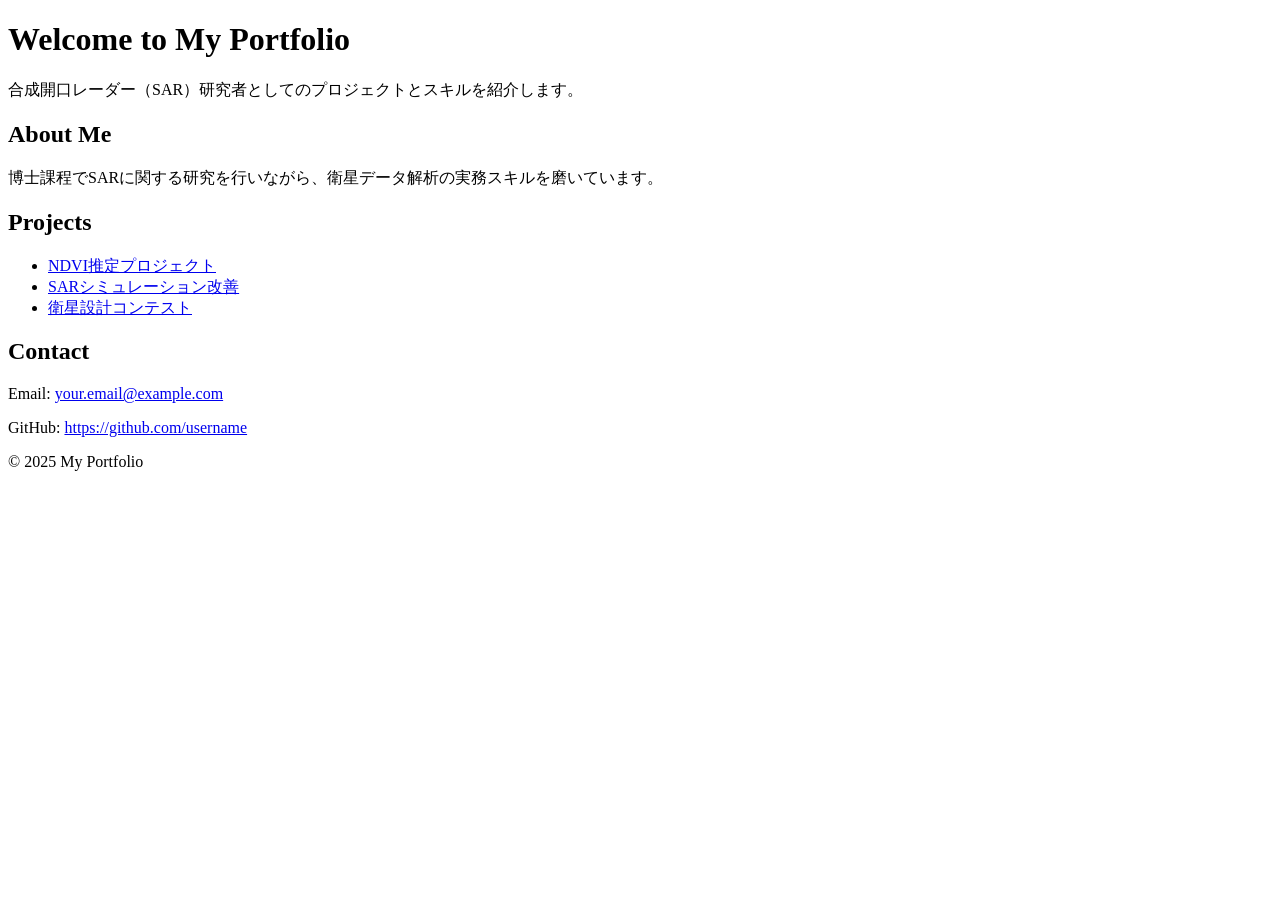
==== index.html @ 15f064ba "Update index.html" ====
<!DOCTYPE html>
<html lang="en">
<head>
  <meta charset="UTF-8">
  <meta name="viewport" content="width=device-width, initial-scale=1.0">
  <title>My Portfolio</title>
  <link rel="stylesheet" href="style.css">
</head>
<body>
  <header>
    <h1>Welcome to My Portfolio</h1>
    <p>合成開口レーダー（SAR）研究者としてのプロジェクトとスキルを紹介します。</p>
  </header>

  <main>
    <section>
      <h2>About Me</h2>
      <p>博士課程でSARに関する研究を行いながら、衛星データ解析の実務スキルを磨いています。</p>
    </section>

    <section>
      <h2>Projects</h2>
      <ul>
        <li><a href="projects/project1.html">NDVI推定プロジェクト</a></li>
        <li><a href="projects/project2.html">SARシミュレーション改善</a></li>
        <li><a href="projects/project3.html">衛星設計コンテスト</a></li>
      </ul>
    </section>

    <section>
      <h2>Contact</h2>
      <p>Email: <a href="mailto:your.email@example.com">your.email@example.com</a></p>
      <p>GitHub: <a href="https://github.com/username">https://github.com/username</a></p>
    </section>
  </main>

  <footer>
    <p>© 2025 My Portfolio</p>
  </footer>
</body>
</html>
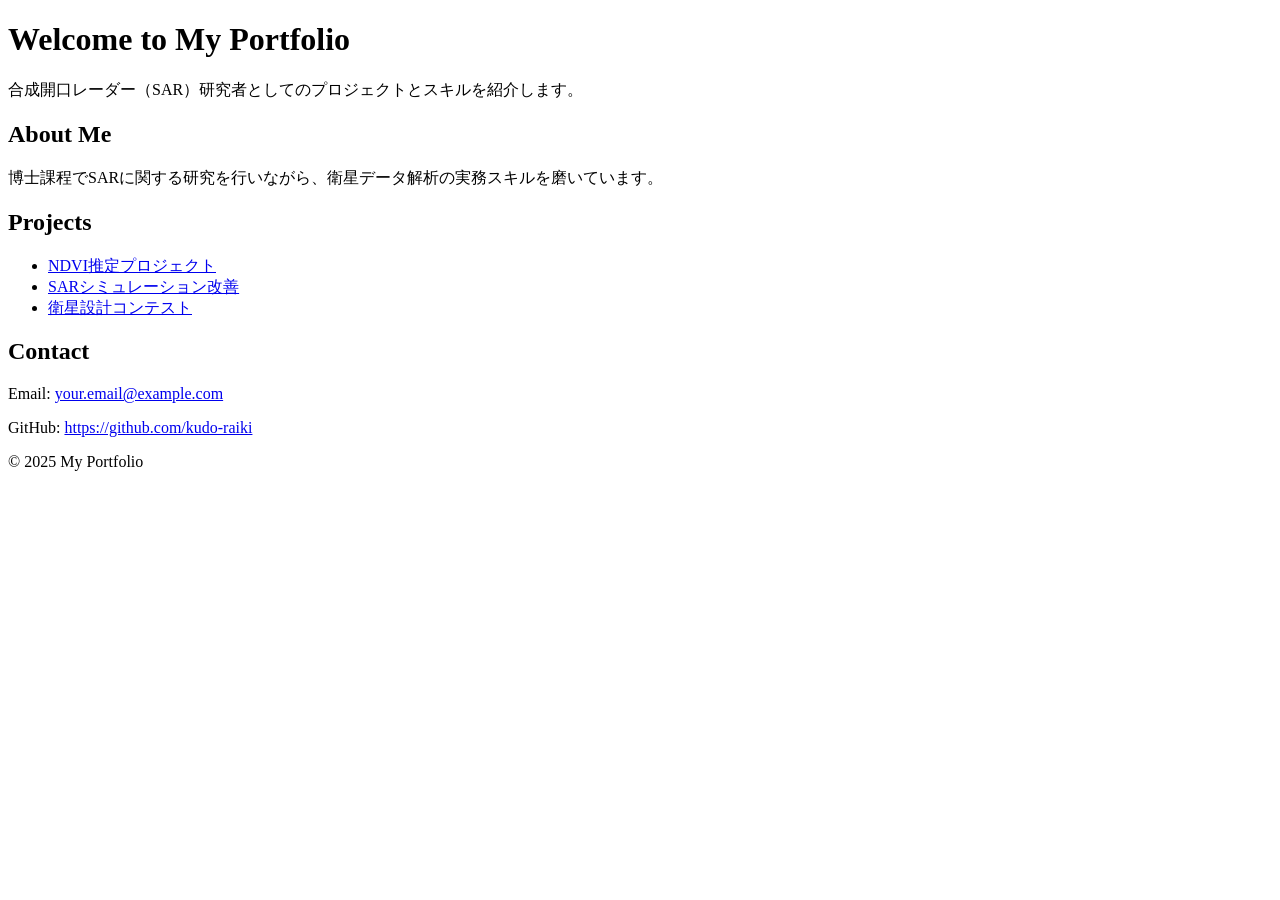
==== commit e2ad08e4: "Update GitHub pages link" ====
--- a/index.html
+++ b/index.html
@@ -30,7 +30,7 @@
     <section>
       <h2>Contact</h2>
       <p>Email: <a href="mailto:your.email@example.com">your.email@example.com</a></p>
-      <p>GitHub: <a href="https://github.com/username">https://github.com/username</a></p>
+      <p>GitHub: <a href="https://github.com/kudo-raiki">https://github.com/kudo-raiki</a></p>
     </section>
   </main>
 
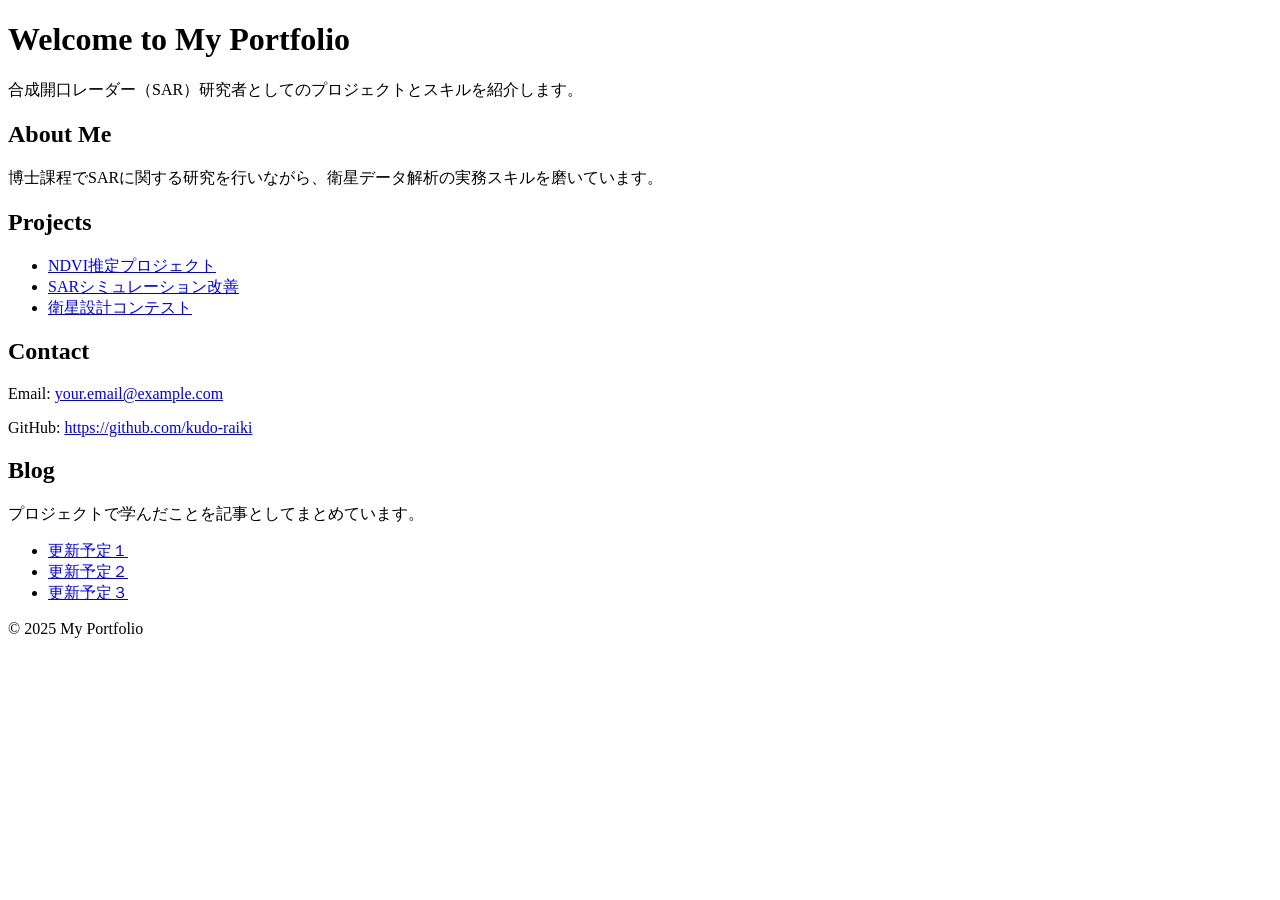
==== commit ca566308: "make blog section" ====
--- a/index.html
+++ b/index.html
@@ -32,6 +32,16 @@
       <p>Email: <a href="mailto:your.email@example.com">your.email@example.com</a></p>
       <p>GitHub: <a href="https://github.com/kudo-raiki">https://github.com/kudo-raiki</a></p>
     </section>
+
+    <section>
+      <h2>Blog</h2>
+      <p>プロジェクトで学んだことを記事としてまとめています。</p>
+      <ul>
+        <li><a href="blog/solar_panel_calculation.html">更新予定１</a></li>
+        <li><a href="blog/sar_interferometry_basics.html">更新予定２</a></li>
+        <li><a href="blog/noise_reduction_in_sar.html">更新予定３</a></li>
+      </ul>
+    </section>
   </main>
 
   <footer>
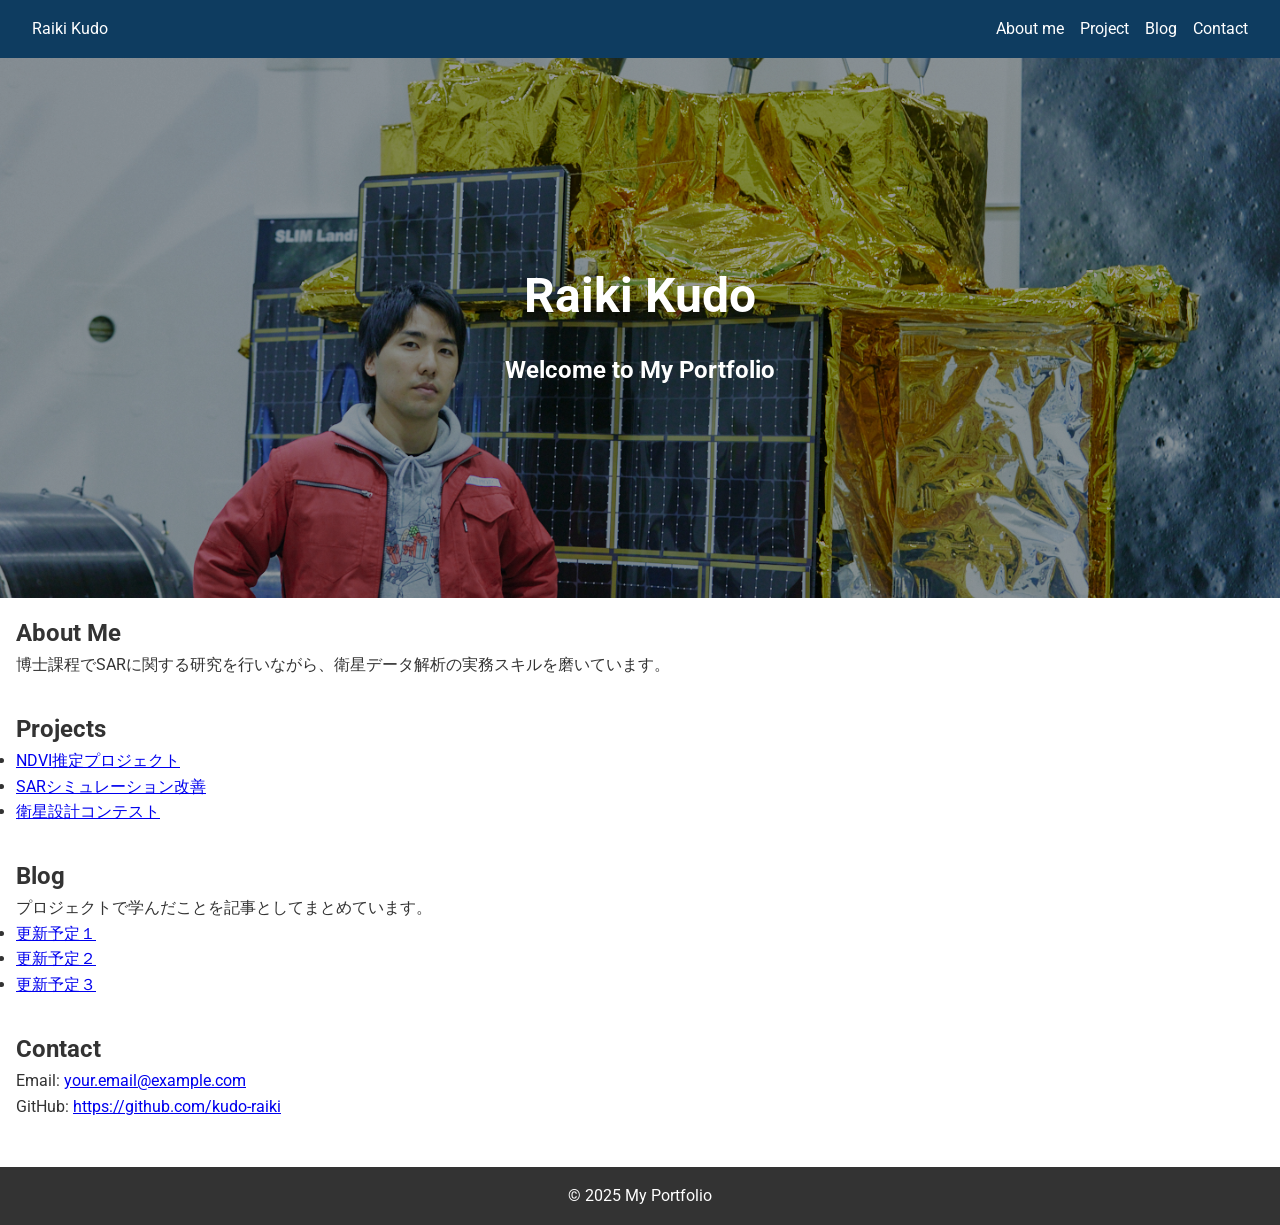
==== commit 11f9eeb6: "change design of pages" ====
--- a/index.html
+++ b/index.html
@@ -3,23 +3,40 @@
 <head>
   <meta charset="UTF-8">
   <meta name="viewport" content="width=device-width, initial-scale=1.0">
-  <title>My Portfolio</title>
-  <link rel="stylesheet" href="style.css">
+  <title>Raiki Kudo</title>
+  <link rel="stylesheet" href="stylesheet.css">
 </head>
 <body>
-  <header>
-    <h1>Welcome to My Portfolio</h1>
-    <p>合成開口レーダー（SAR）研究者としてのプロジェクトとスキルを紹介します。</p>
+  <header class="site-header">
+    <nav class="navbar">
+      <div class="navbar-logo">Raiki Kudo</div>
+      <ul class="navbar-links">
+        <li><a href="#about">About me</a></li>
+        <li><a href="#projects">Project</a></li>
+        <li><a href="#Blog">Blog</a></li>
+        <li><a href="#Contact">Contact</a></li>
+      </ul>
+    </nav>
+
+    <!-- ヒーローセクション（大きな背景画像＋キャッチコピー） -->
+    <div class="hero">
+      <div class="hero-content">
+        <h1>Raiki Kudo</h1>
+        <h2>Welcome to My Portfolio</h2>
+      </div>
+    </div>
   </header>
 
   <main>
-    <section>
+    <section id="about">
       <h2>About Me</h2>
       <p>博士課程でSARに関する研究を行いながら、衛星データ解析の実務スキルを磨いています。</p>
     </section>
 
     <section>
-      <h2>Projects</h2>
+      <h2 id="projects">
+        Projects
+      </h2>
       <ul>
         <li><a href="projects/project1.html">NDVI推定プロジェクト</a></li>
         <li><a href="projects/project2.html">SARシミュレーション改善</a></li>
@@ -27,13 +44,7 @@
       </ul>
     </section>
 
-    <section>
-      <h2>Contact</h2>
-      <p>Email: <a href="mailto:your.email@example.com">your.email@example.com</a></p>
-      <p>GitHub: <a href="https://github.com/kudo-raiki">https://github.com/kudo-raiki</a></p>
-    </section>
-
-    <section>
+    <section id="Blog">
       <h2>Blog</h2>
       <p>プロジェクトで学んだことを記事としてまとめています。</p>
       <ul>
@@ -41,6 +52,12 @@
         <li><a href="blog/sar_interferometry_basics.html">更新予定２</a></li>
         <li><a href="blog/noise_reduction_in_sar.html">更新予定３</a></li>
       </ul>
+    </section>
+
+    <section id="Contact">
+      <h2>Contact</h2>
+      <p>Email: <a href="mailto:your.email@example.com">your.email@example.com</a></p>
+      <p>GitHub: <a href="https://github.com/kudo-raiki">https://github.com/kudo-raiki</a></p>
     </section>
   </main>
 
--- a/stylesheet.css
+++ b/stylesheet.css
@@ -0,0 +1,106 @@
+/* Google Fonts（例として Roboto を利用） */
+@import url('https://fonts.googleapis.com/css2?family=Roboto:wght@400;700&display=swap');
+
+
+/* ベースリセット */
+* {
+  margin: 0;
+  padding: 0;
+  box-sizing: border-box;
+}
+
+body {
+  font-family: 'Roboto', sans-serif;
+  line-height: 1.6;
+  color: #333;
+}
+
+/* ヘッダー部分全体 */
+.site-header {
+  position: relative;
+  background-color: #0E3C60; /* ヘッダーの背景色を濃いめの青に */
+  color: #fff;
+}
+
+/* ナビゲーションバー */
+.navbar {
+  display: flex;
+  justify-content: space-between;
+  align-items: center;
+  padding: 1rem 2rem;
+}
+
+.navbar-brand {
+  font-size: 1.5rem;
+  font-weight: 700;
+}
+
+.navbar-links {
+  list-style: none;
+  display: flex;
+  gap: 1rem;
+}
+
+.navbar-links li a {
+  color: #fff;
+  text-decoration: none;
+  transition: opacity 0.3s;
+}
+
+.navbar-links li a:hover {
+  opacity: 0.7;
+}
+
+/* ヒーローセクション */
+.hero {
+  /* 大きな背景画像を全画面幅で表示 */
+  background: url('_W8A5987.jpg') no-repeat center center/cover;
+  height: 60vh; /* 画面の高さの60%を目安に */
+  display: flex;
+  align-items: center;
+  justify-content: center;
+  position: relative;
+}
+
+.hero::before {
+  /* 背景画像の上に薄いオーバーレイをかける */
+  content: "";
+  position: absolute;
+  top: 0;
+  right: 0;
+  bottom: 0;
+  left: 0;
+  background: rgba(0, 0, 0, 0.4);
+}
+
+.hero-content {
+  position: relative;
+  z-index: 1; /* オーバーレイより前面に配置 */
+  text-align: center;
+  color: #fff;
+}
+
+.hero-content h2 {
+  font-size: 1.5rem;
+  margin-bottom: 0.5rem;
+}
+
+.hero-content h1 {
+  font-size: 3rem;
+  margin-bottom: 1rem;
+}
+
+main {
+  padding: 1rem;
+}
+
+section {
+  margin-bottom: 2rem;
+}
+
+footer {
+  background: #333;
+  color: #fff;
+  text-align: center;
+  padding: 1rem 0;
+}
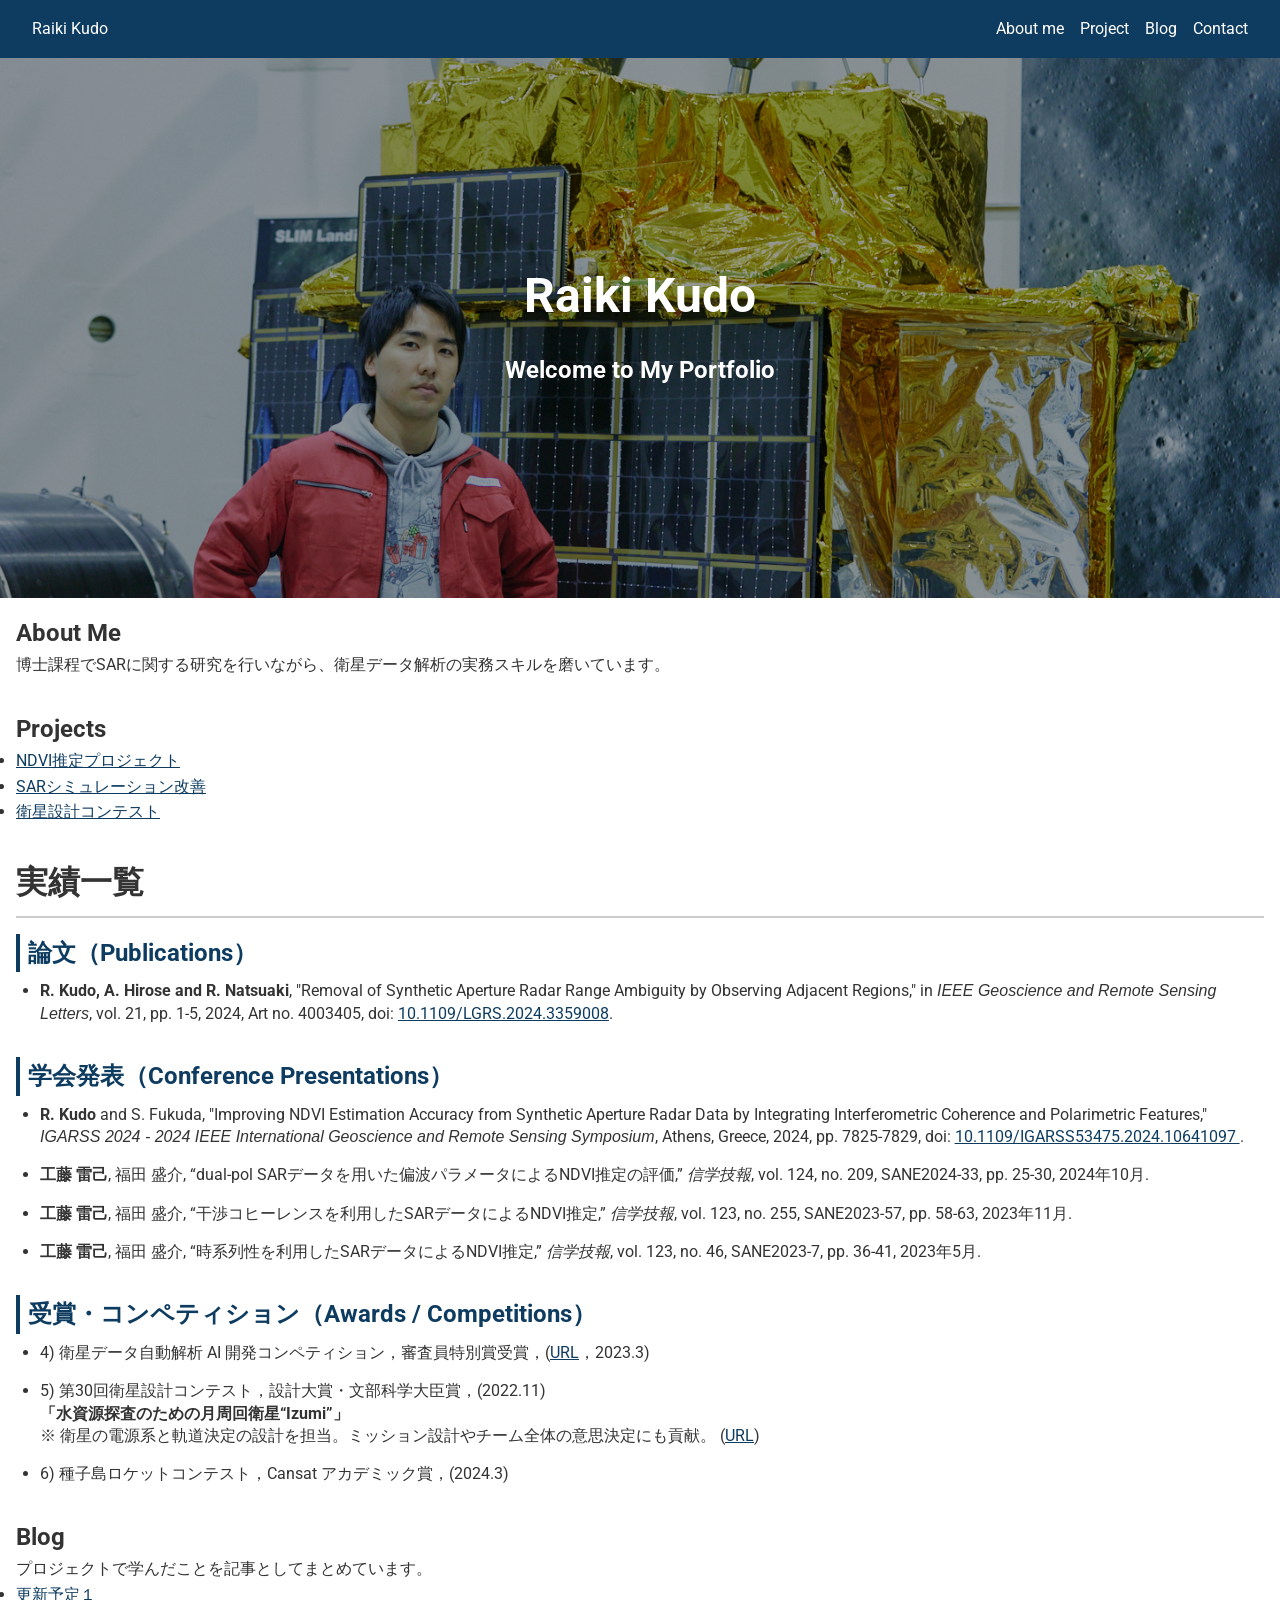
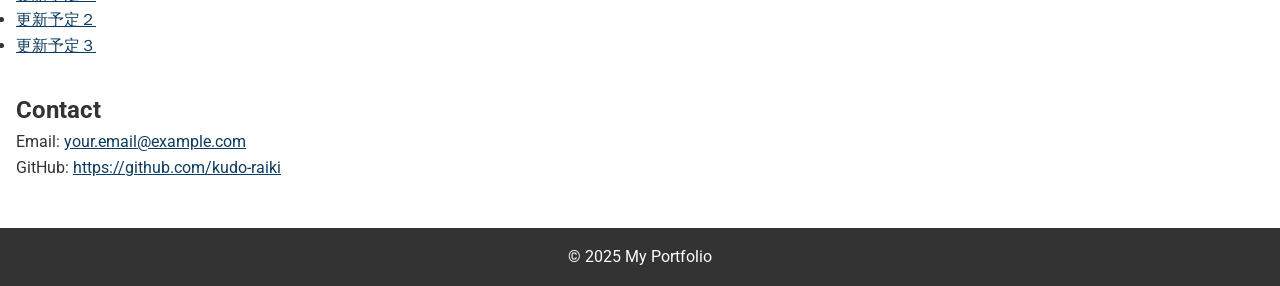
==== commit b8d0783f: "実績を追加" ====
--- a/index.html
+++ b/index.html
@@ -44,6 +44,72 @@
       </ul>
     </section>
 
+    <section id="achievements">
+      <h1>実績一覧</h1>
+
+      <!-- 論文 -->
+      <div class="achievement-category">
+        <h2>論文（Publications）</h2>
+        <ul>
+          <li>
+            <strong>R. Kudo, A. Hirose and R. Natsuaki</strong>, 
+            "Removal of Synthetic Aperture Radar Range Ambiguity by Observing Adjacent Regions," 
+            in <em>IEEE Geoscience and Remote Sensing Letters</em>, vol. 21, pp. 1-5, 2024, 
+            Art no. 4003405, doi: 
+            <a href="https://doi.org/10.1109/LGRS.2024.3359008" target="_blank">10.1109/LGRS.2024.3359008</a>.
+          </li>
+          <!-- 他に論文があれば追加 -->
+        </ul>
+      </div>
+
+      <!-- 学会発表 -->
+      <div class="achievement-category">
+        <h2>学会発表（Conference Presentations）</h2>
+        <ul>
+          <li>
+            <strong>R. Kudo</strong> and S. Fukuda, 
+            "Improving NDVI Estimation Accuracy from Synthetic Aperture Radar Data by Integrating Interferometric Coherence and Polarimetric Features," 
+            <em>IGARSS 2024 - 2024 IEEE International Geoscience and Remote Sensing Symposium</em>, 
+            Athens, Greece, 2024, pp. 7825-7829, doi: 
+            <a href="https://doi.org/10.1109/IGARSS53475.2024.10641097" target="_blank">
+              10.1109/IGARSS53475.2024.10641097
+            </a>.
+          </li>
+          <li>
+            <strong>工藤 雷己</strong>, 福田 盛介, “dual-pol SARデータを用いた偏波パラメータによるNDVI推定の評価,” 
+            <em>信学技報</em>, vol. 124, no. 209, SANE2024-33, pp. 25-30, 2024年10月.
+          </li>
+          <li>
+            <strong>工藤 雷己</strong>, 福田 盛介, “干渉コヒーレンスを利用したSARデータによるNDVI推定,” 
+            <em>信学技報</em>, vol. 123, no. 255, SANE2023-57, pp. 58-63, 2023年11月.
+          </li>
+          <li>
+            <strong>工藤 雷己</strong>, 福田 盛介, “時系列性を利用したSARデータによるNDVI推定,” 
+            <em>信学技報</em>, vol. 123, no. 46, SANE2023-7, pp. 36-41, 2023年5月.
+          </li>
+        </ul>
+      </div>
+
+      <!-- その他の実績 -->
+      <div class="achievement-category">
+        <h2>受賞・コンペティション（Awards / Competitions）</h2>
+        <ul>
+          <li>
+            4) 衛星データ自動解析 AI 開発コンペティション，審査員特別賞受賞，(<a href="https://connpass.com/event/264630/" target="_blank">URL</a>，2023.3)
+          </li>
+          <li>
+            5) 第30回衛星設計コンテスト，設計大賞・文部科学大臣賞，(2022.11) <br>
+            <strong>「水資源探査のための月周回衛星“Izumi”」</strong> <br>
+            ※ 衛星の電源系と軌道決定の設計を担当。ミッション設計やチーム全体の意思決定にも貢献。
+            (<a href="https://www.satcon.jp/archive/list30.php" target="_blank">URL</a>)
+          </li>
+          <li>
+            6) 種子島ロケットコンテスト，Cansat アカデミック賞，(2024.3)
+          </li>
+        </ul>
+      </div>
+    </section>
+
     <section id="Blog">
       <h2>Blog</h2>
       <p>プロジェクトで学んだことを記事としてまとめています。</p>
--- a/stylesheet.css
+++ b/stylesheet.css
@@ -90,6 +90,51 @@
   margin-bottom: 1rem;
 }
 
+/* 実績セクション */
+#achievements {
+  margin-bottom: 2rem;
+}
+
+/* セクションタイトル */
+#achievements > h1 {
+  font-size: 2rem;
+  margin-bottom: 1rem;
+  border-bottom: 2px solid #ccc;
+  padding-bottom: 0.5rem;
+}
+
+.achievement-category {
+  margin-bottom: 2rem;
+}
+
+.achievement-category h2 {
+  font-size: 1.5rem;
+  margin-bottom: 0.5rem;
+  color: #0E3C60; /* 見出しを際立たせるため濃い色など */
+  border-left: 4px solid #0E3C60;
+  padding-left: 0.5rem;
+}
+
+.achievement-category ul {
+  list-style: disc outside;
+  margin-left: 1.5rem;
+}
+
+.achievement-category li {
+  margin-bottom: 1rem;
+  line-height: 1.4;
+}
+
+/* リンクのスタイル */
+a {
+  color: #0E3C60;
+  text-decoration: underline;
+}
+
+a:hover {
+  opacity: 0.8;
+}
+
 main {
   padding: 1rem;
 }
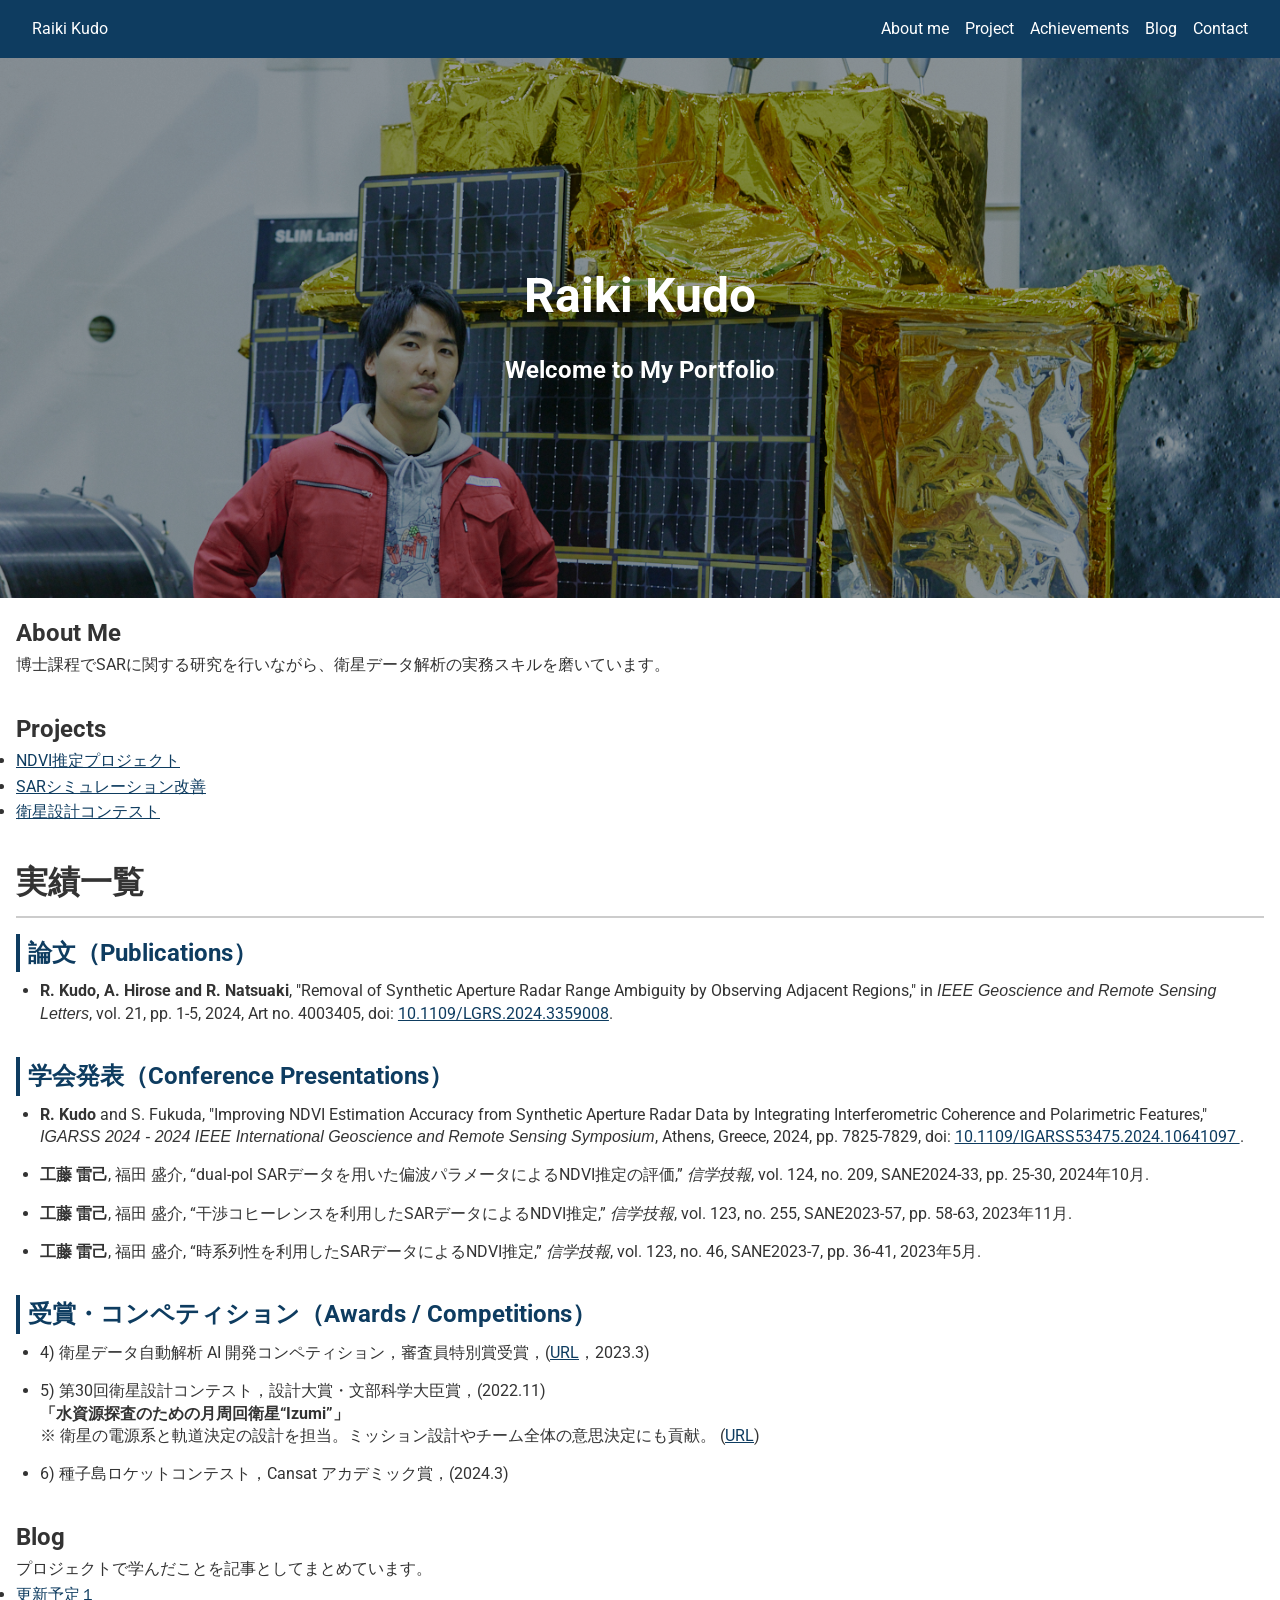
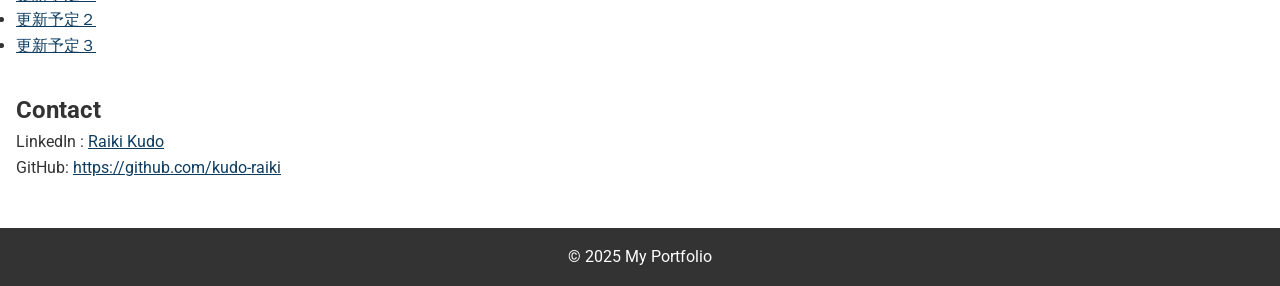
==== commit a1f199d2: "Link LinkedIn account" ====
--- a/index.html
+++ b/index.html
@@ -1,5 +1,5 @@
 <!DOCTYPE html>
-<html lang="en">
+<html lang="jp">
 <head>
   <meta charset="UTF-8">
   <meta name="viewport" content="width=device-width, initial-scale=1.0">
@@ -13,6 +13,7 @@
       <ul class="navbar-links">
         <li><a href="#about">About me</a></li>
         <li><a href="#projects">Project</a></li>
+        <li><a href="#achievements">Achievements</a></li>
         <li><a href="#Blog">Blog</a></li>
         <li><a href="#Contact">Contact</a></li>
       </ul>
@@ -122,7 +123,7 @@
 
     <section id="Contact">
       <h2>Contact</h2>
-      <p>Email: <a href="mailto:your.email@example.com">your.email@example.com</a></p>
+      <p>LinkedIn : <a href="https://www.linkedin.com/in/raiki-kudo-aa2115318/"> Raiki Kudo</a></p>
       <p>GitHub: <a href="https://github.com/kudo-raiki">https://github.com/kudo-raiki</a></p>
     </section>
   </main>
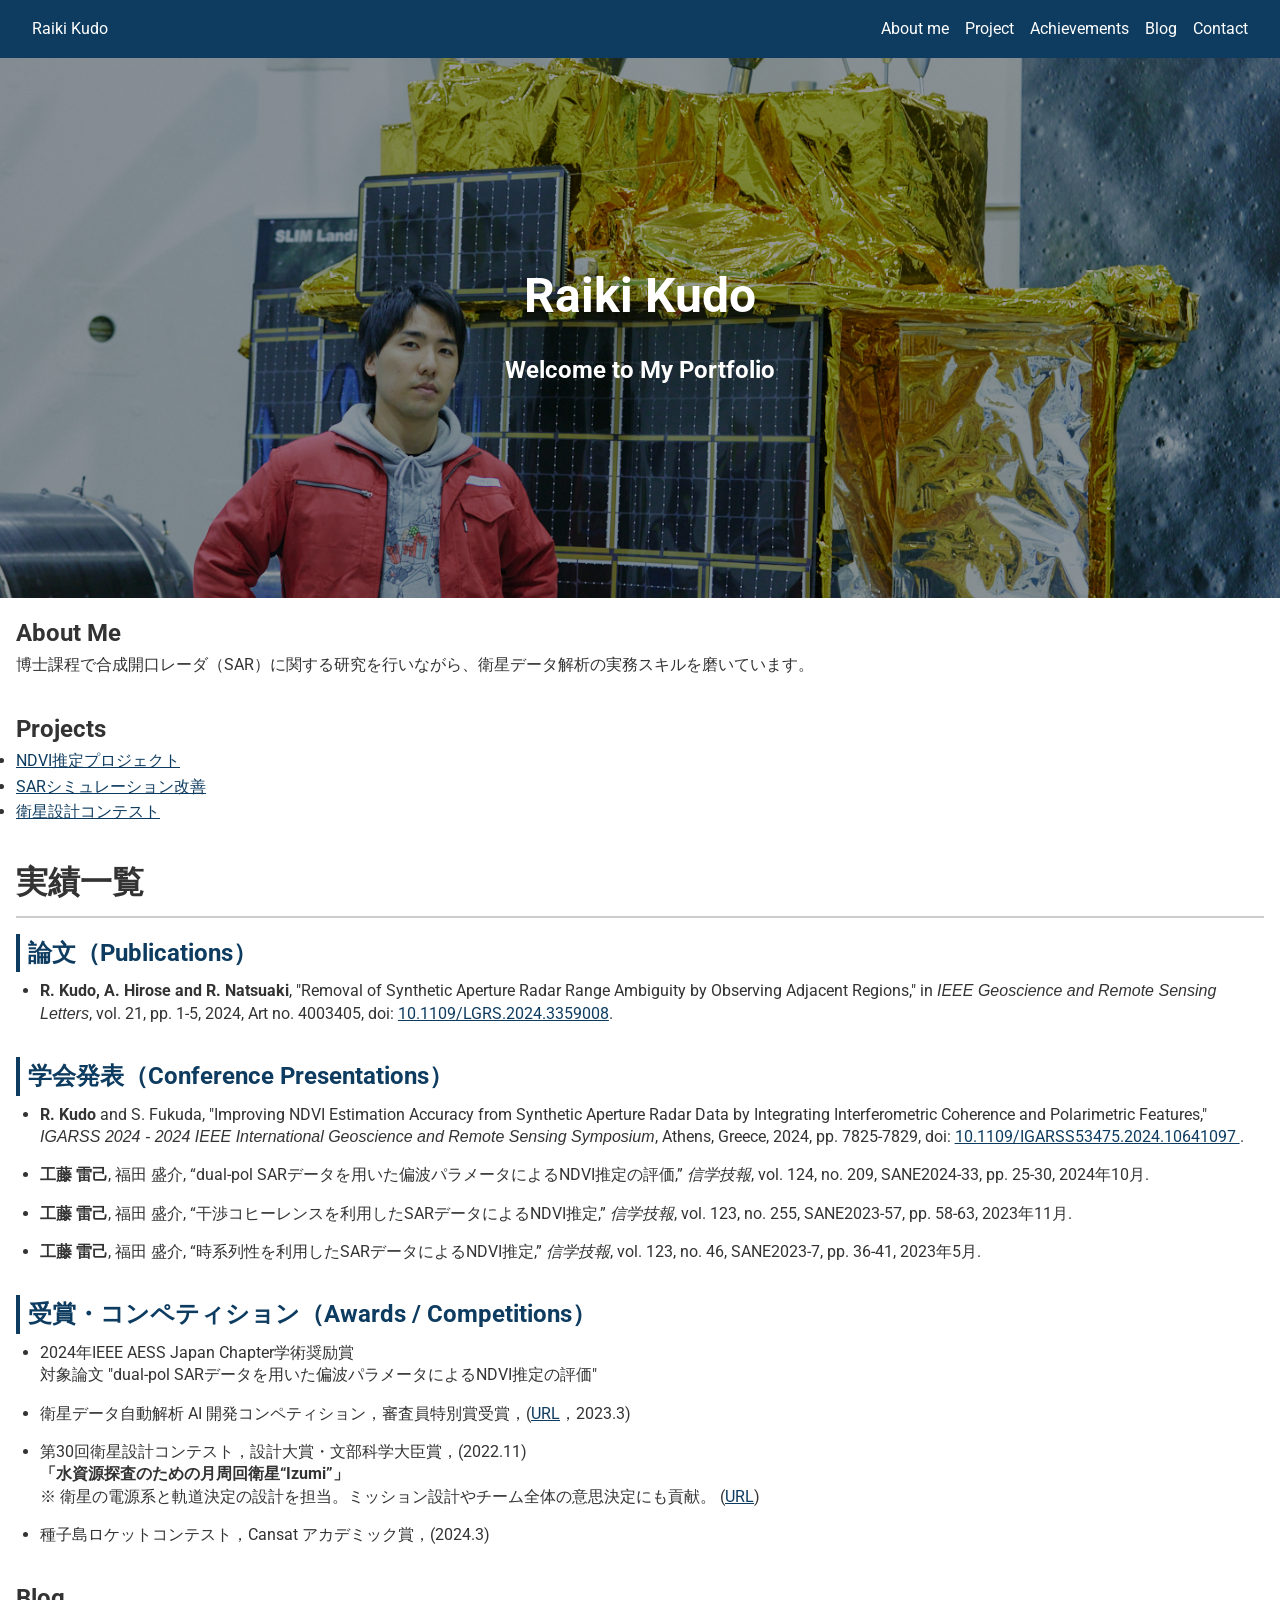
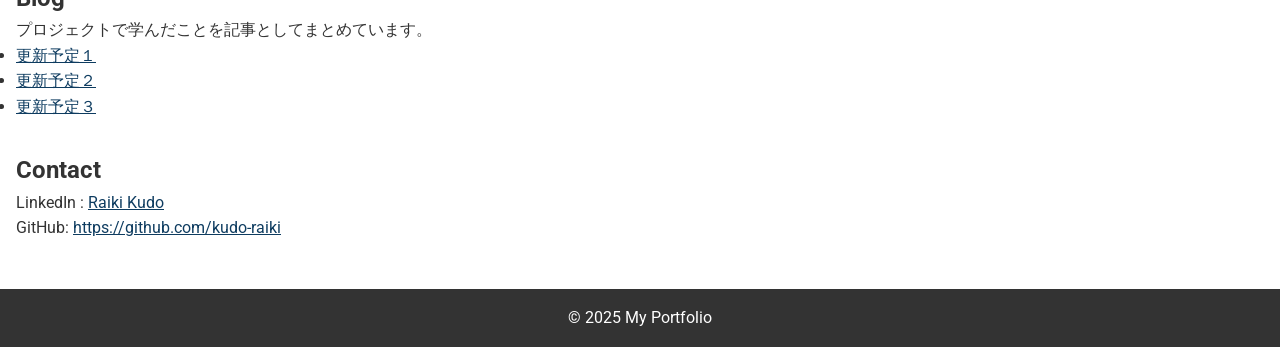
==== commit 52a888db: "Update index.html SARという単語がいきなり使われていたので、合成開口レーダというフルネームを追加。 IEEEの学術奨励賞の実績を追加。" ====
--- a/index.html
+++ b/index.html
@@ -31,7 +31,7 @@
   <main>
     <section id="about">
       <h2>About Me</h2>
-      <p>博士課程でSARに関する研究を行いながら、衛星データ解析の実務スキルを磨いています。</p>
+      <p>博士課程で合成開口レーダ（SAR）に関する研究を行いながら、衛星データ解析の実務スキルを磨いています。</p>
     </section>
 
     <section>
@@ -96,16 +96,20 @@
         <h2>受賞・コンペティション（Awards / Competitions）</h2>
         <ul>
           <li>
-            4) 衛星データ自動解析 AI 開発コンペティション，審査員特別賞受賞，(<a href="https://connpass.com/event/264630/" target="_blank">URL</a>，2023.3)
+            2024年IEEE AESS Japan Chapter学術奨励賞<br>
+            対象論文 "dual-pol SARデータを用いた偏波パラメータによるNDVI推定の評価"
           </li>
           <li>
-            5) 第30回衛星設計コンテスト，設計大賞・文部科学大臣賞，(2022.11) <br>
+            衛星データ自動解析 AI 開発コンペティション，審査員特別賞受賞，(<a href="https://connpass.com/event/264630/" target="_blank">URL</a>，2023.3)
+          </li>
+          <li>
+            第30回衛星設計コンテスト，設計大賞・文部科学大臣賞，(2022.11) <br>
             <strong>「水資源探査のための月周回衛星“Izumi”」</strong> <br>
             ※ 衛星の電源系と軌道決定の設計を担当。ミッション設計やチーム全体の意思決定にも貢献。
             (<a href="https://www.satcon.jp/archive/list30.php" target="_blank">URL</a>)
           </li>
           <li>
-            6) 種子島ロケットコンテスト，Cansat アカデミック賞，(2024.3)
+            種子島ロケットコンテスト，Cansat アカデミック賞，(2024.3)
           </li>
         </ul>
       </div>
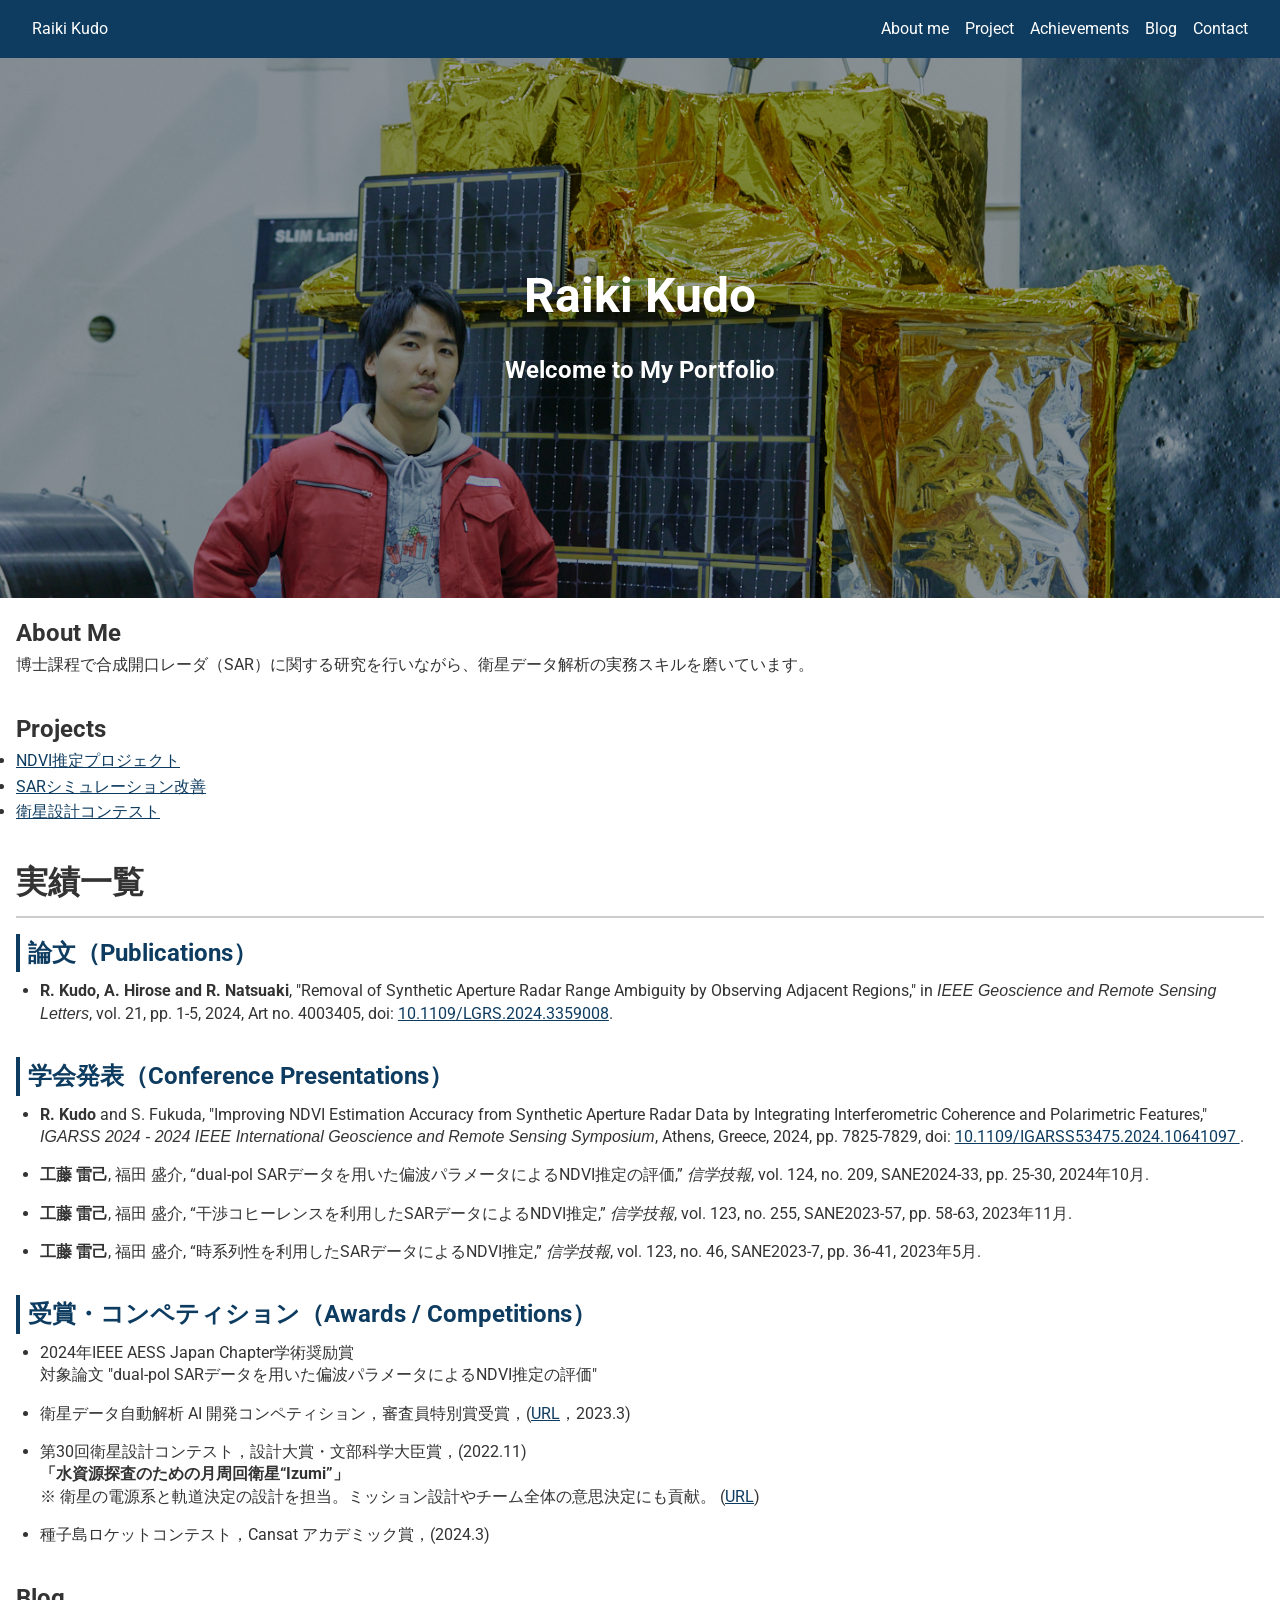
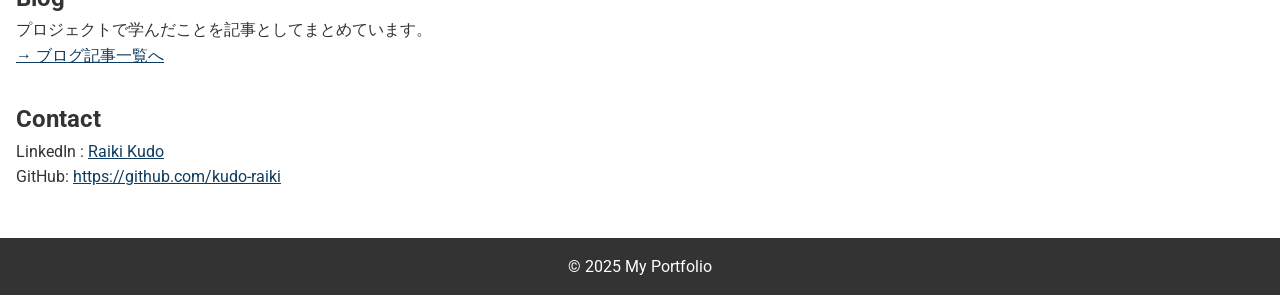
==== commit 13fb410a: "make link for blog" ====
--- a/index.html
+++ b/index.html
@@ -118,11 +118,7 @@
     <section id="Blog">
       <h2>Blog</h2>
       <p>プロジェクトで学んだことを記事としてまとめています。</p>
-      <ul>
-        <li><a href="blog/solar_panel_calculation.html">更新予定１</a></li>
-        <li><a href="blog/sar_interferometry_basics.html">更新予定２</a></li>
-        <li><a href="blog/noise_reduction_in_sar.html">更新予定３</a></li>
-      </ul>
+      <p><a href="/r-kudo/blog/">→ ブログ記事一覧へ</a></p>
     </section>
 
     <section id="Contact">
